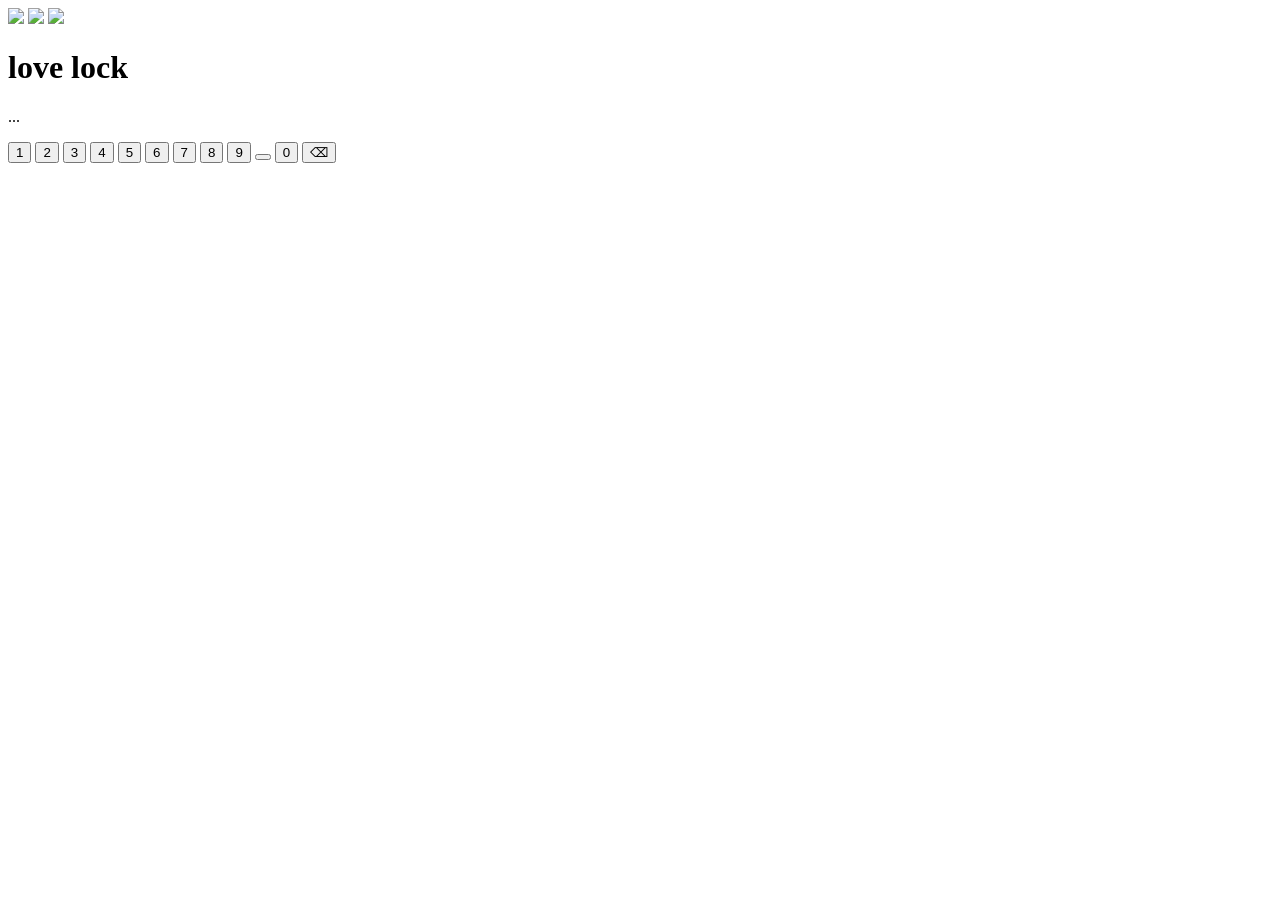
==== index.html @ 83a49ea4 "Add files via upload" ====
<!DOCTYPE html>
<html lang="en">
<head>
    <meta charset="UTF-8">
    <meta name="viewport" content="width=device-width, initial-scale=1.0">

    <title>"us"</title>

    <link rel="stylesheet" href="css/style.css">
</head>
<body>

    <div class="container">

        <div class="card">
            <img src="images/gembok.png" class="kunci gembok">
            <img src="images/bunga.png" class="kunci bunga">
            <img src="images/kunci.png" class="kunci kunci1">
            <h1>love lock</h1>

            <p id="hint">...</p>
           

        <div class="pin">
            <span></span>
            <span></span>
            <span></span>
            <span></span>
            <span></span>
            <span></span>
</div>


        <div class="keypad">

            <button class="btn">1</button>
            <button class="btn">2</button>
            <button class="btn">3</button>

            <button class="btn">4</button>
            <button class="btn">5</button>
            <button class="btn">6</button>

             <button class="btn">7</button>
             <button class="btn">8</button>
            <button class="btn">9</button>

            <button class="btn"></button>
            <button class="btn">0</button>
            <button class="delete">⌫</button>

            </div>

    </div>

    <script src="js/script.js"></script>


</body>
</html>
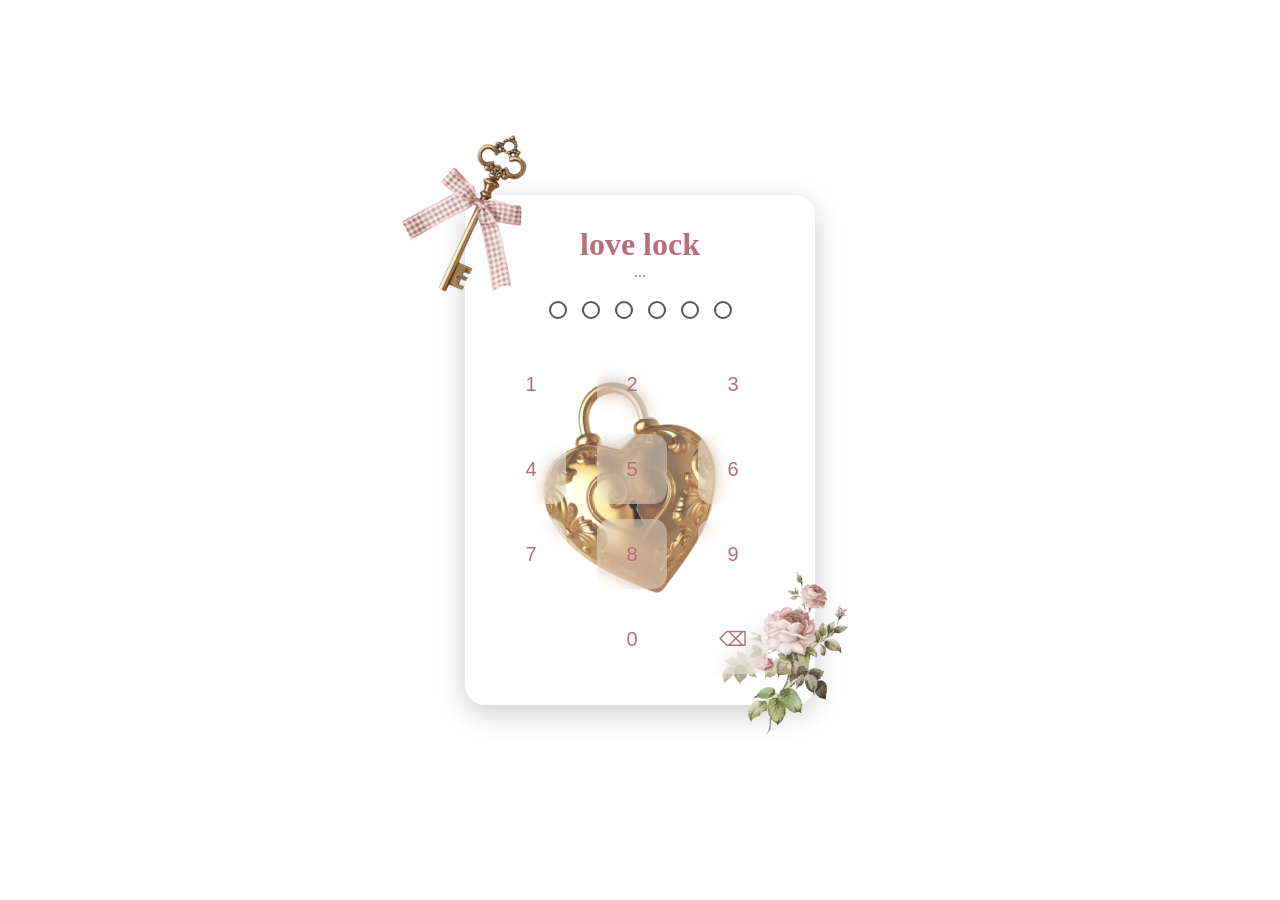
==== commit 8f8f59e4: "Update index.html" ====
--- a/index.html
+++ b/index.html
@@ -13,9 +13,9 @@
     <div class="container">
 
         <div class="card">
-            <img src="images/gembok.png" class="kunci gembok">
-            <img src="images/bunga.png" class="kunci bunga">
-            <img src="images/kunci.png" class="kunci kunci1">
+            <img src="images/gembok.webp" class="kunci gembok">
+            <img src="images/bunga.webp" class="kunci bunga">
+            <img src="images/kunci.webp" class="kunci kunci1">
             <h1>love lock</h1>
 
             <p id="hint">...</p>
@@ -57,4 +57,4 @@
 
 
 </body>
-</html>+</html>
--- a/css/style.css
+++ b/css/style.css
@@ -0,0 +1,204 @@
+*{
+    margin:0;
+    padding:0;
+    box-sizing:border-box;
+}
+
+body{
+
+    font-family: "Parisienne", cursive;
+    color: #B76E79;
+
+    display:flex;
+
+    justify-content:center;
+
+    align-items:center;
+
+    height:100vh;
+}
+
+    
+.bg {
+    position: fixed;
+    inset: 0;
+    z-index: -2;
+    background:
+        radial-gradient(circle at 15% 15%, rgba(255,255,255,.95), transparent 32%),
+        radial-gradient(circle at 85% 80%, rgba(230,174,180,.45), transparent 35%),
+        linear-gradient(135deg, #fdf5ee, #f7e1e5 55%, #f5e8d8);
+
+}
+
+
+button{
+    color: #B76E79;
+}
+
+.card{
+
+    position: relative;
+
+    width:350px;
+
+    padding:30px;
+
+    border-radius:20px;
+
+    text-align:center;
+
+    box-shadow:0 10px 25px rgba(0,0,0,.15);
+
+    background: rgba(255,255,255,.2);
+
+    backdrop-filter: blur(15px);
+
+    border: 1px solid rgba(255,255,255,.3);
+
+    box-shadow: 0 8px 30px rgba(0,0,0,.2);
+
+    transition: .5s ease;
+
+    transition: .5s ease;
+
+
+
+}
+
+.keypad{
+
+    display:grid;
+
+    grid-template-columns:repeat(3,1fr);
+
+    gap:15px;
+    
+    margin-top: 30px;
+
+}
+
+button{
+
+    width: 70px;
+    height: 70px;
+
+    border: none;
+
+    border-radius: 20%;
+
+    background: rgba(255,255,255,.4);
+
+    backdrop-filter: blur(8px);
+
+    font-size: 20px;
+
+    cursor: pointer;
+
+    transition: .3s;
+
+    transition:.2s;
+}
+
+button:hover{
+
+    background:pink;
+    transform: translateY(-5px);
+    box-shadow: 0 5px 15px rgba(0,0,0,.15);
+    transition: .25s ease;
+}
+
+.pin{
+    display:flex;
+    justify-content:center;
+    gap:15px;
+    margin:20px 0;
+}
+
+.pin span{
+
+    width:18px;
+    height:18px;
+
+    border-radius:50%;
+
+    border:2px solid #555;
+    transition:.5s ease;
+
+}
+
+.kunci{
+    position: absolute;
+}
+
+.bunga{
+    position: absolute;
+    width: 140px;
+    top: 370px;
+    left: 250px;
+    
+}
+
+.gembok{
+    position: absolute;
+    width: 190px;
+    bottom: 100px;
+    left: 70px;
+    transform: rotate(-15deg);
+    opacity: 80%;
+}
+
+.kunci1{
+    position: absolute;
+    width: 150px;
+    bottom: 380px;
+    right: 260px;
+    transform: rotate(25deg);
+}
+
+.shake{
+
+    animation:shake .4s;
+
+}
+
+@keyframes shake{
+
+0%{
+transform:translateX(0);
+}
+
+20%{
+transform:translateX(-12px);
+}
+
+40%{
+transform:translateX(12px);
+}
+
+60%{
+transform:translateX(-12px);
+}
+
+80%{
+transform:translateX(12px);
+}
+
+100%{
+transform:translateX(0);
+}
+
+}
+
+body{
+
+    opacity:1;
+
+    transition:opacity .6s ease;
+
+}
+
+body.fade-out{
+
+    opacity:0;
+
+}
